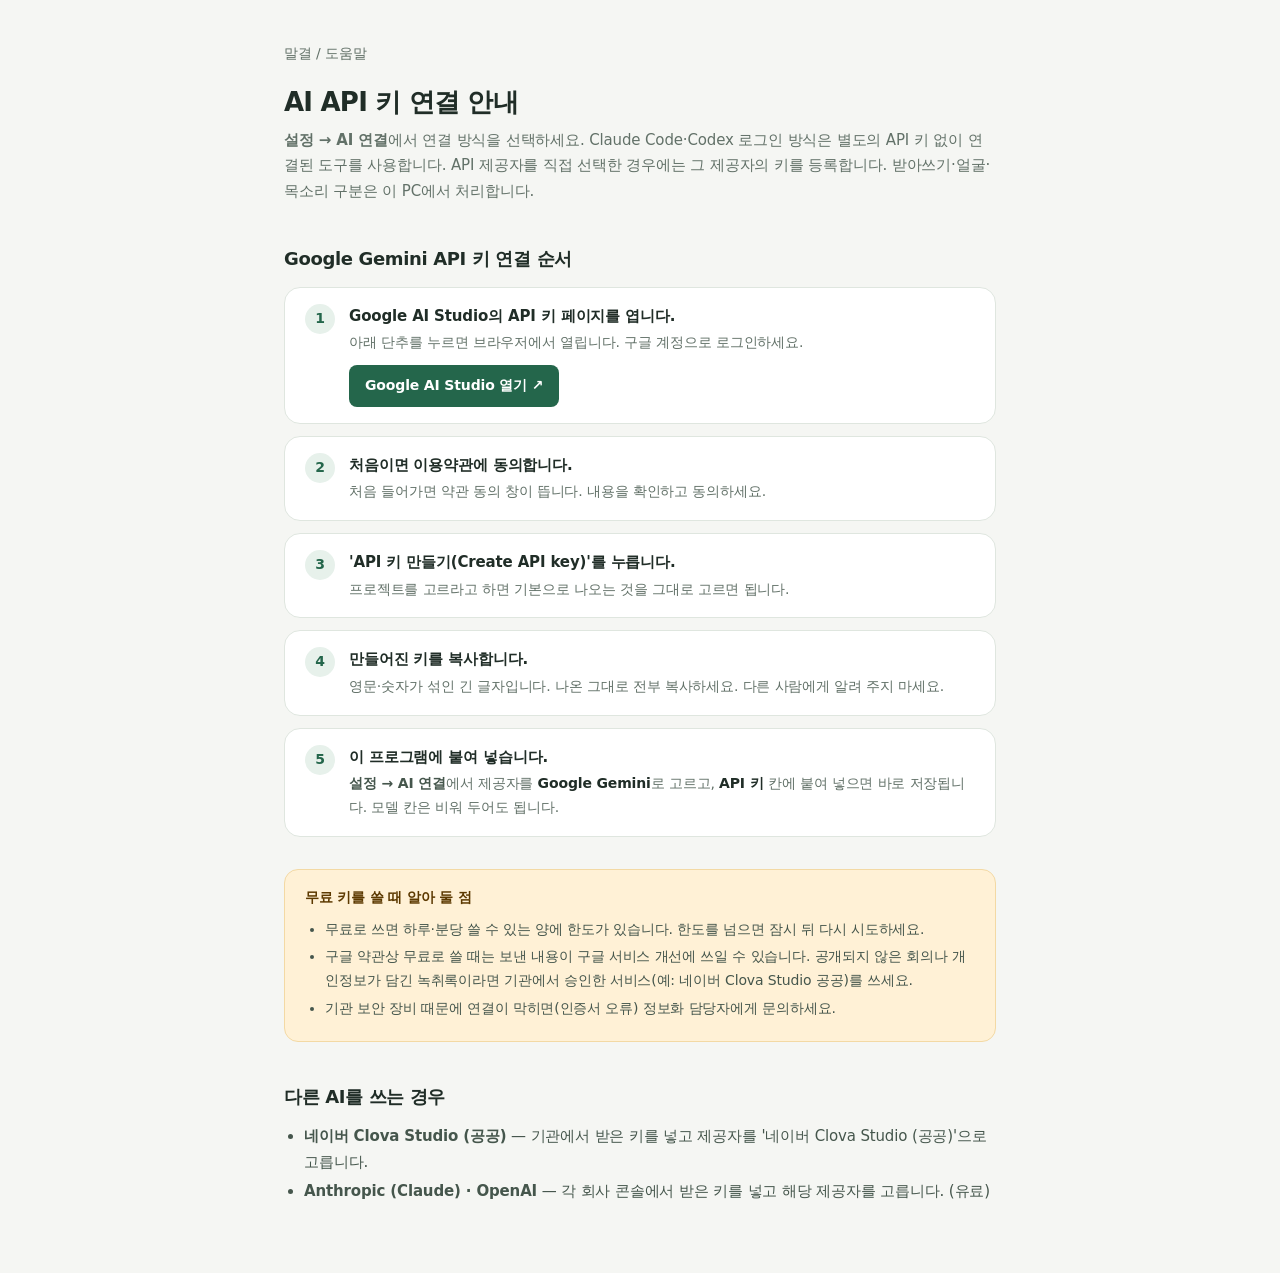
==== web/api-key-guide.html @ 5007be99 "Release Malgyeol 1.00 with redesigned workspace and Windows installer" ====
<!DOCTYPE html>
<html lang="ko">
<head>
<meta charset="utf-8">
<meta name="viewport" content="width=device-width, initial-scale=1">
<title>말결 · AI 연결 안내</title>
<link rel="icon" type="image/png" href="/static/favicon.png">
<style>
  @font-face {
    font-family: "Pretendard";
    src: url("/static/fonts/PretendardVariable.woff2") format("woff2-variations"),
         url("/static/fonts/PretendardVariable.woff2") format("woff2");
    font-weight: 45 920; font-display: swap;
  }
  :root {
    --bg: #f5f6f3; --surface: #fff; --line: #dfe6df;
    --text: #202d27; --text-2: #45564c; --dim: #627168; --primary: #24664b; --primary-soft: #e7f1eb;
    --warn: #7a4c00; --warn-soft: #fff1d6;
  }
  * { box-sizing: border-box; }
  body {
    margin: 0; background: var(--bg); color: var(--text);
    font-family: "Pretendard", "Malgun Gothic", system-ui, sans-serif; font-size: 15px; line-height: 1.7; letter-spacing: -0.01em;
  }
  main { max-width: 760px; margin: 0 auto; padding: 40px 24px 64px; }
  h1 { font-size: 26px; line-height: 1.3; letter-spacing: -0.03em; margin: 0 0 8px; }
  .lead { color: var(--dim); margin: 0 0 32px; }
  h2 { font-size: 18px; letter-spacing: -0.02em; margin: 40px 0 12px; }
  ol.steps { list-style: none; padding: 0; margin: 0; counter-reset: step; display: flex; flex-direction: column; gap: 12px; }
  ol.steps > li {
    counter-increment: step; position: relative; padding: 16px 20px 16px 64px;
    background: var(--surface); border: 1px solid var(--line); border-radius: 16px;
    box-shadow: none;
  }
  ol.steps > li::before {
    content: counter(step); position: absolute; left: 20px; top: 16px;
    width: 30px; height: 30px; border-radius: 50%; display: grid; place-items: center;
    background: var(--primary-soft); color: var(--primary); font-weight: 800; font-size: 14px;
  }
  ol.steps b { color: var(--text); }
  .step-sub { color: var(--dim); font-size: 14px; margin-top: 2px; }
  a.btn {
    display: inline-flex; align-items: center; gap: 8px; margin-top: 10px;
    background: var(--primary); color: #fff; text-decoration: none; font-weight: 700; font-size: 14px;
    padding: 9px 16px; border-radius: 8px;
  }
  a.btn:hover { background: #194e38; }
  a.btn:focus-visible { outline: 3px solid rgba(58, 104, 240, .4); outline-offset: 2px; }
  code {
    font-family: "Cascadia Mono", Consolas, monospace; font-size: 13px;
    background: #eef2fb; padding: 1px 6px; border-radius: 5px; color: var(--text-2);
  }
  .note {
    margin-top: 32px; padding: 16px 20px; border-radius: 14px;
    background: var(--warn-soft); color: var(--warn); border: 1px solid #f3d9a4; font-size: 14px;
  }
  .note b { color: #5c3900; }
  .path { font-weight: 700; color: var(--text-2); }
  ul.plain { margin: 8px 0 0; padding-left: 20px; color: var(--text-2); }
  ul.plain li { margin: 4px 0; }
  ::selection { background: rgba(111, 141, 255, .3); }
</style>
</head>
<body>
<main>
  <p class="step-sub" style="margin-bottom:20px">말결 / 도움말</p>
  <h1>AI API 키 연결 안내</h1>
  <p class="lead">
    <b>설정 → AI 연결</b>에서 연결 방식을 선택하세요. Claude Code·Codex 로그인 방식은 별도의 API 키 없이 연결된 도구를 사용합니다.
    API 제공자를 직접 선택한 경우에는 그 제공자의 키를 등록합니다. 받아쓰기·얼굴·목소리 구분은 이 PC에서 처리합니다.
  </p>

  <h2>Google Gemini API 키 연결 순서</h2>
  <ol class="steps">
    <li>
      <b>Google AI Studio의 API 키 페이지를 엽니다.</b>
      <div class="step-sub">아래 단추를 누르면 브라우저에서 열립니다. 구글 계정으로 로그인하세요.</div>
      <a class="btn" href="https://aistudio.google.com/apikey" target="_blank" rel="noopener">Google AI Studio 열기 ↗</a>
    </li>
    <li>
      <b>처음이면 이용약관에 동의합니다.</b>
      <div class="step-sub">처음 들어가면 약관 동의 창이 뜹니다. 내용을 확인하고 동의하세요.</div>
    </li>
    <li>
      <b>'API 키 만들기(Create API key)'를 누릅니다.</b>
      <div class="step-sub">프로젝트를 고르라고 하면 기본으로 나오는 것을 그대로 고르면 됩니다.</div>
    </li>
    <li>
      <b>만들어진 키를 복사합니다.</b>
      <div class="step-sub">영문·숫자가 섞인 긴 글자입니다. 나온 그대로 전부 복사하세요. 다른 사람에게 알려 주지 마세요.</div>
    </li>
    <li>
      <b>이 프로그램에 붙여 넣습니다.</b>
      <div class="step-sub">
        <span class="path">설정 → AI 연결</span>에서 제공자를 <b>Google Gemini</b>로 고르고, <b>API 키</b> 칸에 붙여 넣으면
        바로 저장됩니다. 모델 칸은 비워 두어도 됩니다.
      </div>
    </li>
  </ol>

  <div class="note">
    <b>무료 키를 쓸 때 알아 둘 점</b>
    <ul class="plain">
      <li>무료로 쓰면 하루·분당 쓸 수 있는 양에 한도가 있습니다. 한도를 넘으면 잠시 뒤 다시 시도하세요.</li>
      <li>구글 약관상 무료로 쓸 때는 보낸 내용이 구글 서비스 개선에 쓰일 수 있습니다.
        공개되지 않은 회의나 개인정보가 담긴 녹취록이라면 기관에서 승인한 서비스(예: 네이버 Clova Studio 공공)를 쓰세요.</li>
      <li>기관 보안 장비 때문에 연결이 막히면(인증서 오류) 정보화 담당자에게 문의하세요.</li>
    </ul>
  </div>

  <h2>다른 AI를 쓰는 경우</h2>
  <ul class="plain">
    <li><b>네이버 Clova Studio (공공)</b> — 기관에서 받은 키를 넣고 제공자를 '네이버 Clova Studio (공공)'으로 고릅니다.</li>
    <li><b>Anthropic (Claude) · OpenAI</b> — 각 회사 콘솔에서 받은 키를 넣고 해당 제공자를 고릅니다. (유료)</li>
  </ul>
</main>
</body>
</html>
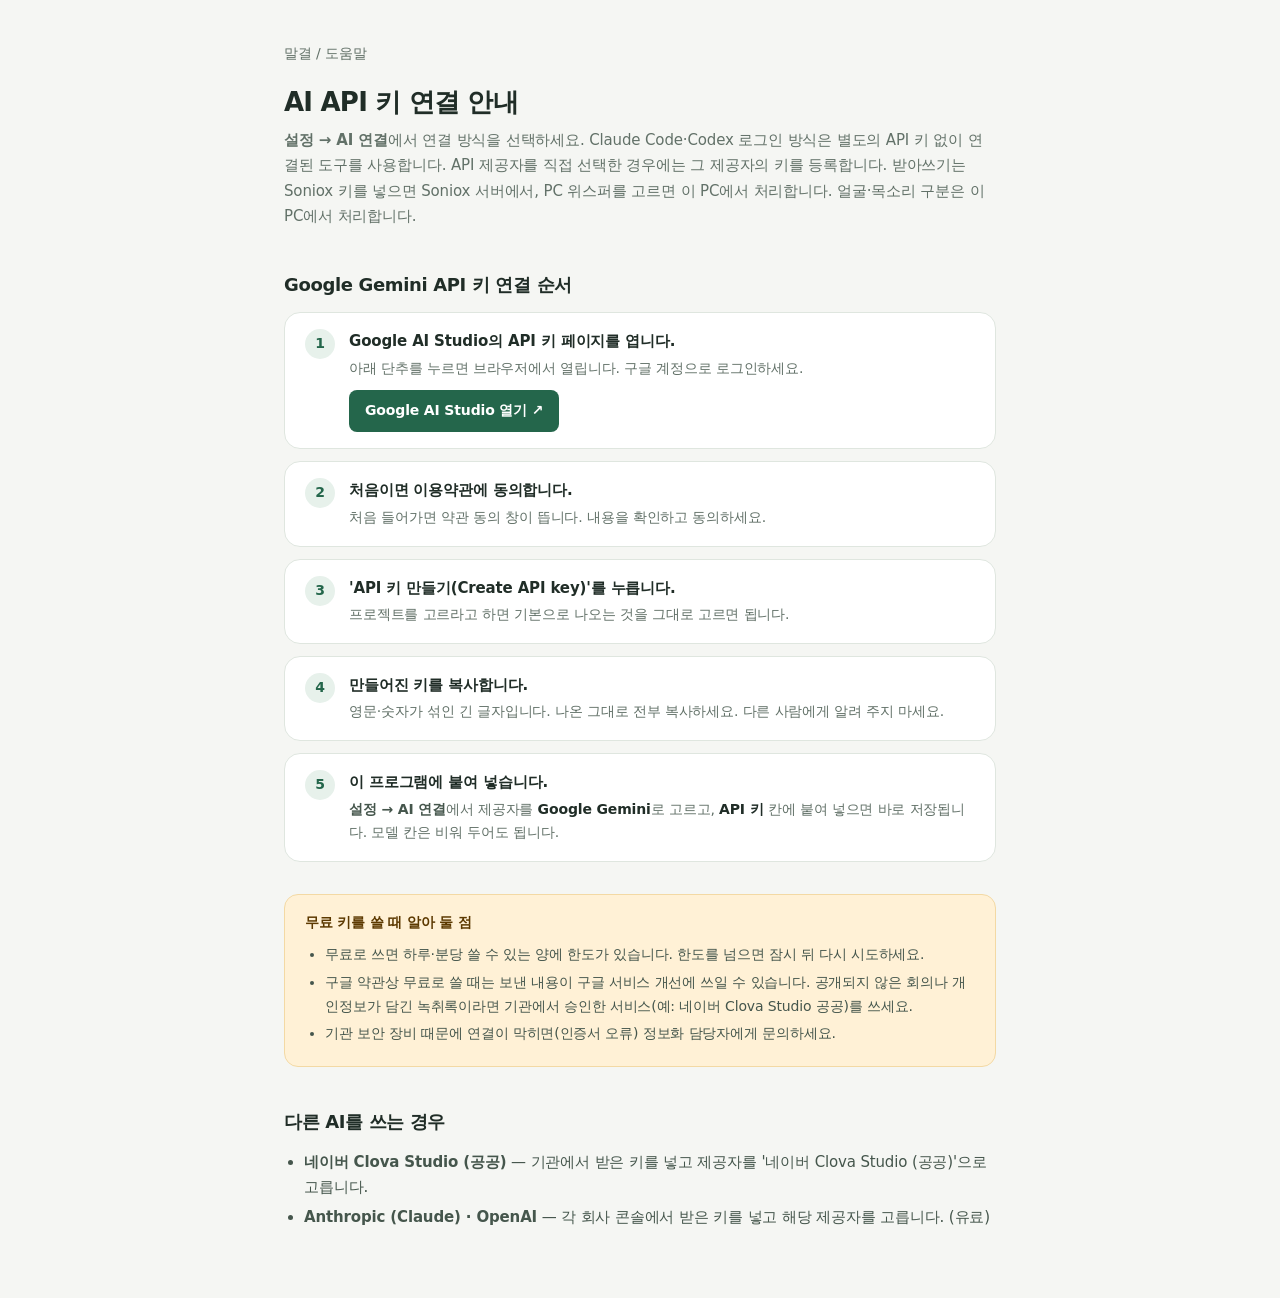
==== commit 6af3cb9d: "말결 1.03 · Soniox 받아쓰기, PC 위스퍼 선택 설치 - 받아쓰기 기본을 Soniox로: 회의 중엔 실시간(웹소켓), 녹음 파일은 파일 전사 API로 한 번에 - 설정 " ====
--- a/web/api-key-guide.html
+++ b/web/api-key-guide.html
@@ -67,7 +67,7 @@
   <h1>AI API 키 연결 안내</h1>
   <p class="lead">
     <b>설정 → AI 연결</b>에서 연결 방식을 선택하세요. Claude Code·Codex 로그인 방식은 별도의 API 키 없이 연결된 도구를 사용합니다.
-    API 제공자를 직접 선택한 경우에는 그 제공자의 키를 등록합니다. 받아쓰기·얼굴·목소리 구분은 이 PC에서 처리합니다.
+    API 제공자를 직접 선택한 경우에는 그 제공자의 키를 등록합니다. 받아쓰기는 Soniox 키를 넣으면 Soniox 서버에서, PC 위스퍼를 고르면 이 PC에서 처리합니다. 얼굴·목소리 구분은 이 PC에서 처리합니다.
   </p>
 
   <h2>Google Gemini API 키 연결 순서</h2>
